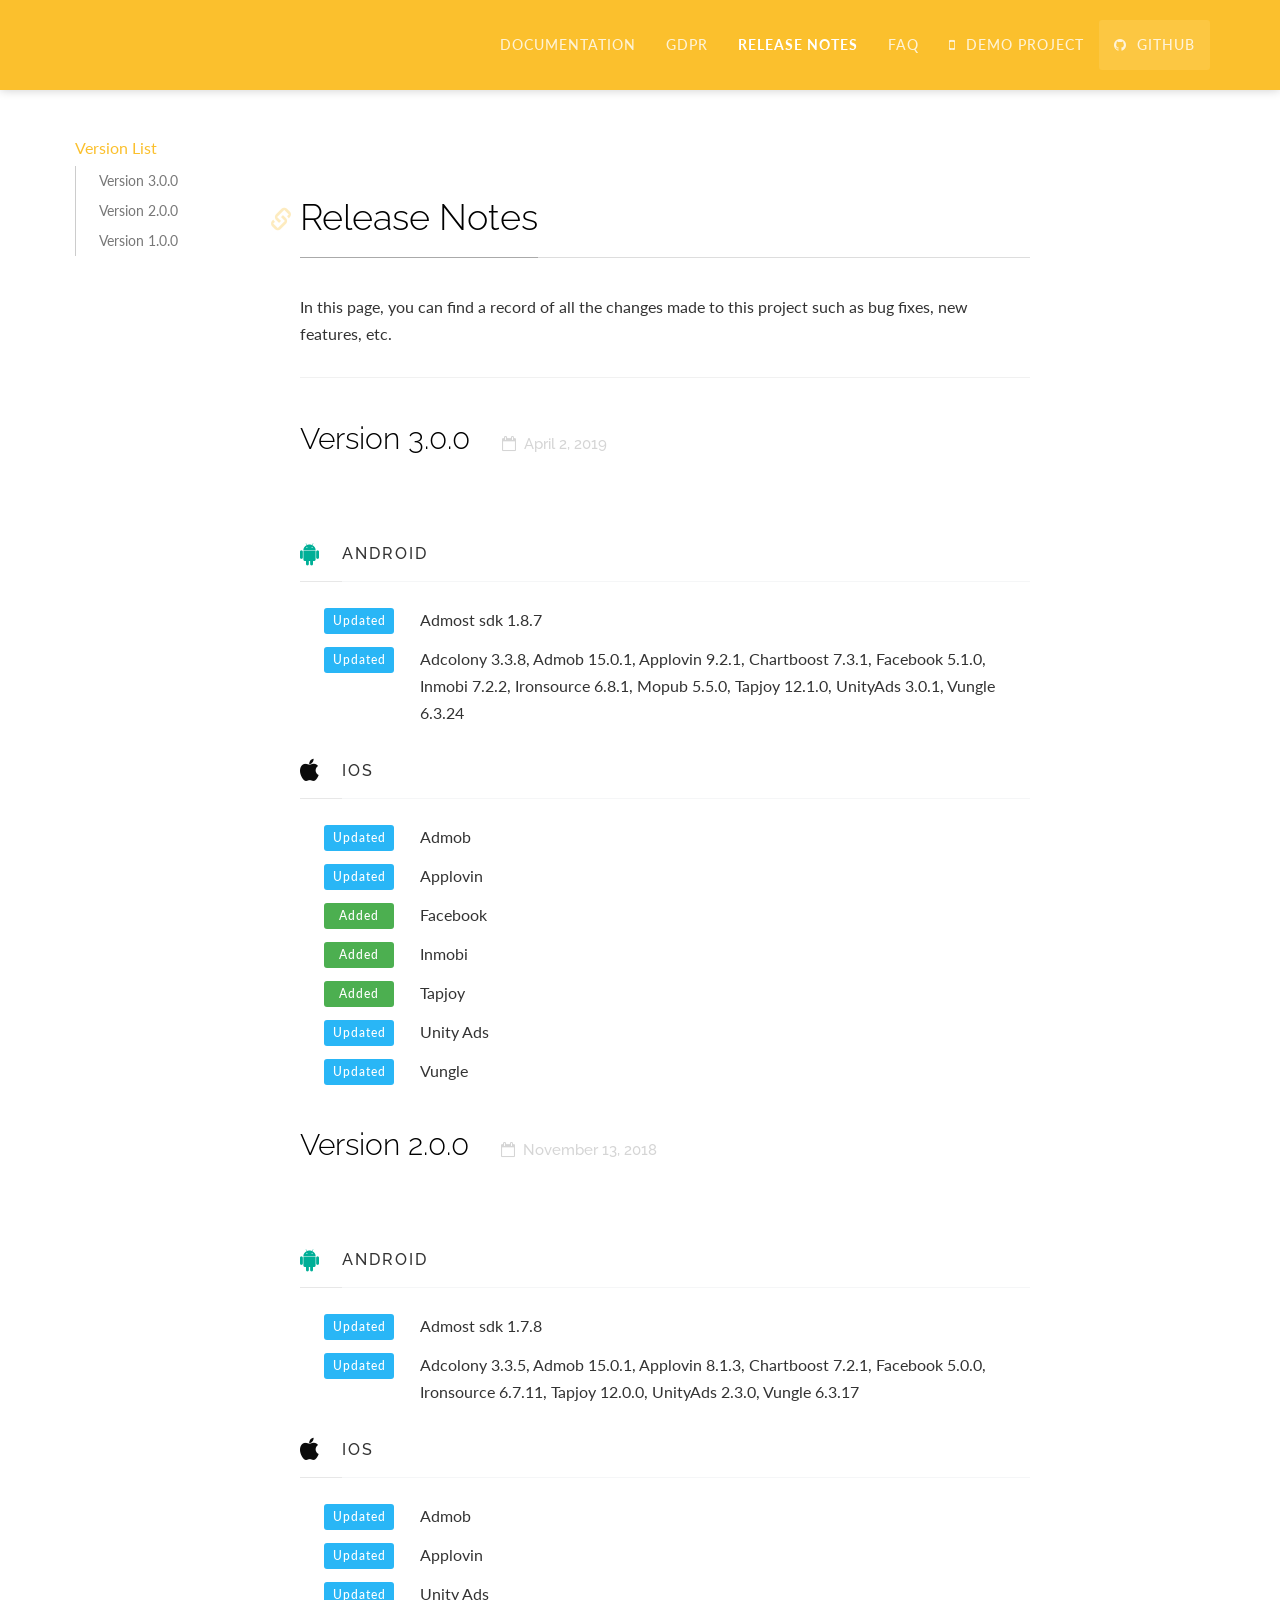
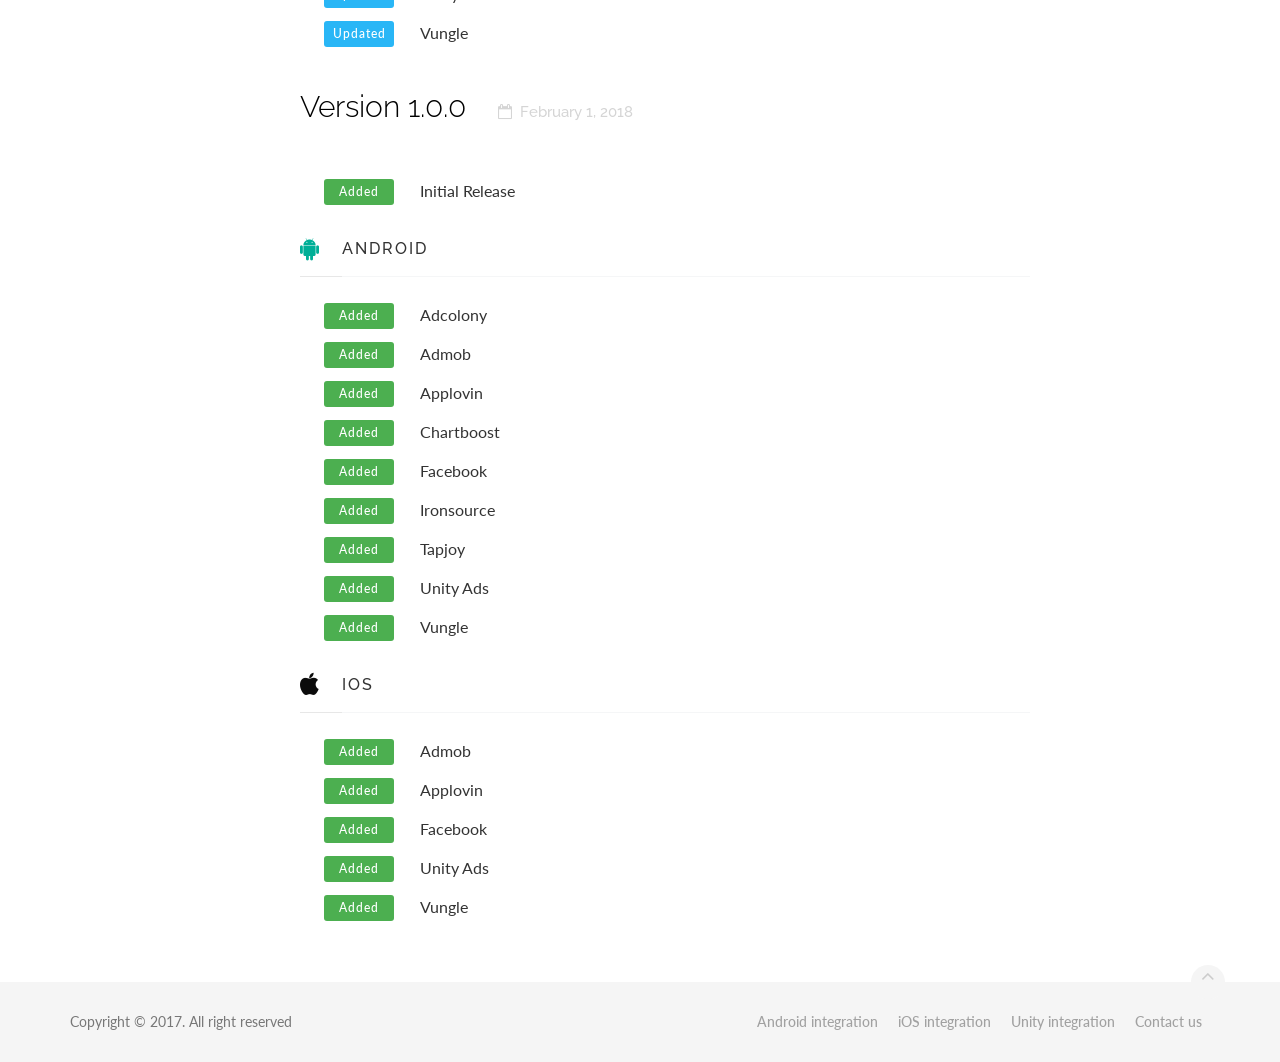
==== docs/release-notes.html @ d9f1ffeb "Docs updated." ====
<!DOCTYPE html>
<html lang="en">
<head>
    <meta charset="utf-8">
    <meta http-equiv="X-UA-Compatible" content="IE=edge">
    <meta name="viewport" content="width=device-width, initial-scale=1">
    <meta name="description" content="">
    <meta name="keywords" content="">

    <title>AMR - Air Release Notes</title>

    <!-- Styles -->
    <link href="assets/css/theDocs.all.min.css" rel="stylesheet">
    <link href="assets/css/custom.css" rel="stylesheet">
    <link href="assets/css/skin/skin-yellow.css" rel="stylesheet">

    <!-- Fonts -->
    <link href='https://fonts.googleapis.com/css?family=Raleway:100,300,400,500%7CLato:300,400' rel='stylesheet'
          type='text/css'>

    <!-- Scripts -->
    <script src="https://ajax.googleapis.com/ajax/libs/jquery/1.12.4/jquery.min.js"></script>

    <!-- Favicons -->
    <link rel="icon" href="https://dashboard.admost.com/Assets/img/admostfavicon.png">
</head>
<body data-spy="scroll" data-target=".sidebar" data-offset="200">

<header class="site-header navbar-transparent sticky">

    <!-- Top navbar & branding -->
    <nav class="navbar navbar-default">
        <div class="container">

            <!-- Toggle buttons and brand -->
            <div class="navbar-header">
                <button type="button" class="navbar-toggle" data-toggle="collapse" data-target="#navbar"
                        aria-expanded="true" aria-controls="navbar">
                    <span class="glyphicon glyphicon-option-vertical"></span>
                </button>

                <button type="button" class="navbar-toggle for-sidebar" data-toggle="offcanvas">
                    <span class="icon-bar"></span>
                    <span class="icon-bar"></span>
                    <span class="icon-bar"></span>
                </button>
                <a class="navbar-brand" href="http://admost.github.io"><img src="assets/img/logo-white.svg?v=1" alt="logo"></a>

            </div>
            <!-- END Toggle buttons and brand -->

            <!-- Top navbar -->
            <div id="navbar" class="navbar-collapse collapse" aria-expanded="true" role="banner">
                <ul class="nav navbar-nav navbar-right">
                    <li><a href="index.html">Documentation</a></li>
                    <li><a href="gdpr.html">GDPR</a></li>
                    <li class="active"><a href="release-notes.html">Release Notes</a></li>
                    <li><a href="faq.html">FAQ</a></li>
                    <li>
                        <a target="_blank" href="https://github.com/admost/amrair/tree/master/AMRAirDemo">
                            <i class="fa fa-mobile-phone"></i>&nbsp;&nbsp;Demo Project
                        </a>
                    </li>
                    <li class="hero">
                        <a target="_blank" href="https://github.com/admost/amrair">
                            <i class="fa fa-github"></i>&nbsp;&nbsp;Github
                        </a>
                    </li>
                </ul>
            </div>
            <!-- END Top navbar -->
        </div>
    </nav>
    <!-- END Top navbar & branding -->
</header>


<main class="container">
    <div class="row">

        <!-- Sidebar -->
        <aside class="col-sm-2 sidebar">
            <ul class="nav sidenav dropable sticky">
                <li><a href="#release-notes">Version List</a>
                    <ul>
                        <li><a href="#v.3.0.0"> Version 3.0.0</a></li>
                        <li><a href="#v.2.0.0"> Version 2.0.0</a></li>
                        <li><a href="#v.1.0.0"> Version 1.0.0</a></li>
                    </ul>
                </li>
            </ul>

        </aside>
        <!-- END Sidebar -->

        <!-- Main content -->
        <article class="col-sm-8 main-content" role="main">
            <h2 id="release-notes">Release Notes</h2>
            <header>
                <p>In this page, you can find a record of all the changes made to this project such as bug fixes,
                    new features, etc.</p>
            </header>
            <section id="versions">
                    <h3 id="v.3.0.0">Version 3.0.0
                            <small class="release-date">April 2, 2019</small>
                        </h3>
                        <br>
						<section id="changelog-android-3.0.0">
							<div class="promo left small-icon">
								<i class="fa fa-android" style="color: #00af97"></i>
								<h3>Android</h3>
							</div>
							<ul class="changelog">
								<li class="ch-updated">Admost sdk 1.8.7</li>
								<li class="ch-updated">Adcolony 3.3.8, Admob 15.0.1, Applovin 9.2.1, Chartboost 7.3.1, Facebook 5.1.0, Inmobi 7.2.2, Ironsource 6.8.1, Mopub 5.5.0, Tapjoy 12.1.0, UnityAds 3.0.1, Vungle 6.3.24</li>
							</ul>
						</section>
                        
                        <section id="changelog-ios-3.0.0">
                            <div class="promo left small-icon">
                                <i class="fa fa-apple" style="color: #0b0b0b"></i>
                                <h3>iOS</h3>
                            </div>
                            <ul class="changelog">
                                <li class="ch-updated">Admob</li>
                                <li class="ch-updated">Applovin</li>
                                <li class="ch-added">Facebook</li>
                                <li class="ch-added">Inmobi</li>
                                <li class="ch-added">Tapjoy</li>
                                <li class="ch-updated">Unity Ads</li>
                                <li class="ch-updated">Vungle</li>
                            </ul>
                        </section>

                <h3 id="v.2.0.0">Version 2.0.0
                    <small class="release-date">November 13, 2018</small>
                </h3>
                <br>
				
				<section id="changelog-android-2.0.0">
                    <div class="promo left small-icon">
                        <i class="fa fa-android" style="color: #00af97"></i>
                        <h3>Android</h3>
                    </div>
                    <ul class="changelog">
                        <li class="ch-updated">Admost sdk 1.7.8</li>
						<li class="ch-updated">Adcolony 3.3.5, Admob 15.0.1, Applovin 8.1.3, Chartboost 7.2.1, Facebook 5.0.0, Ironsource 6.7.11, Tapjoy 12.0.0, UnityAds 2.3.0, Vungle 6.3.17</li>
                    </ul>
                </section>

                <section id="changelog-ios-2.0.0">
                    <div class="promo left small-icon">
                        <i class="fa fa-apple" style="color: #0b0b0b"></i>
                        <h3>iOS</h3>
                    </div>
                    <ul class="changelog">
                        <li class="ch-updated">Admob</li>
                        <li class="ch-updated">Applovin</li>
                        <li class="ch-updated">Unity Ads</li>
                        <li class="ch-updated">Vungle</li>
                    </ul>
                </section>

                <h3 id="v.1.0.0">Version 1.0.0
                    <small class="release-date">February 1, 2018</small>
                </h3>
                <br>

                <section id="changelog-core-1.0.0">
                    <ul class="changelog">
                        <li class="ch-added">Initial Release</li>
                    </ul>
                </section>


                <section id="changelog-android-1.0.0">
                    <div class="promo left small-icon">
                        <i class="fa fa-android" style="color: #00af97"></i>
                        <h3>Android</h3>
                    </div>
                    <ul class="changelog">
                        <li class="ch-added">Adcolony</li>
                        <li class="ch-added">Admob</li>
                        <li class="ch-added">Applovin</li>
                        <li class="ch-added">Chartboost</li>
                        <li class="ch-added">Facebook</li>
                        <li class="ch-added">Ironsource</li>
                        <li class="ch-added">Tapjoy</li>
                        <li class="ch-added">Unity Ads</li>
                        <li class="ch-added">Vungle</li>
                    </ul>
                </section>

                <section id="changelog-ios-1.0.0">
                    <div class="promo left small-icon">
                        <i class="fa fa-apple" style="color: #0b0b0b"></i>
                        <h3>iOS</h3>
                    </div>
                    <ul class="changelog">
                        <li class="ch-added">Admob</li>
                        <li class="ch-added">Applovin</li>
                        <li class="ch-added">Facebook</li>
                        <li class="ch-added">Unity Ads</li>
                        <li class="ch-added">Vungle</li>
                    </ul>
                </section>

            </section>

        </article>

       <!-- Sidebar -->
        <aside class="col-sm-2 sidebar">
		
            <ul class="nav sidenav dropable sticky right-side" style="width:245px;">

			<div class="panel panel-default" id="myPanel" style="display:none">
				<div class="panel-body">
					<table class="table table-striped table-changelog" id="selectedTable">
						<tbody>
			
						</tbody>				  
					</table>				
				</div>
				
				<div class="panel-footer" style="position:relative; height:50px; ">
					<td> <button type="button" id="downloadButton" onclick="downloadPackage();" class="btn btn-info" style="background-color:#2AC3AC; position:absolute; left:10px; bottom:10px; ">Download &nbsp; <span class = "fa fa-download";></span></button> </td>
						
					<td> <button type="button" id="downloadButton2" onclick="closeList();" class="btn btn-warning" style="position:absolute; right:10px; bottom:10px;">Clear</button>	</td>
				  
				</div>			
			</div>	
            </ul>

        </aside>
        <!-- END Main content -->
    </div>
</main>

<!-- Footer -->
<footer class="site-footer">
    <div class="container">
        <a id="scroll-up" href="#"><i class="fa fa-angle-up"></i></a>

        <div class="row">
            <div class="col-md-6 col-sm-6">
                <p>Copyright &copy; 2017. All right reserved</p>
            </div>
            <div class="col-md-6 col-sm-6">
                <ul class="footer-menu">
                    <li><a href="http://admost.github.io/amrandroid">Android integration</a></li>
                    <li><a href="http://admost.github.io/amrios">iOS integration</a></li>
                    <li><a href="http://admost.github.io/amrunity">Unity integration</a></li>
                    <li><a href="mailto:amr@admost.com">Contact us</a></li>
                </ul>
            </div>
        </div>
    </div>
</footer>
<!-- END Footer -->

<!-- Scripts -->
<!-- Placed at the end of the document so the pages load faster -->
<script>
    window.jQuery || document.write('<script src="assets/js/vendor/jquery.min.js"><\/script>')
</script>
<script>function copyToClipboard(element) {
    var $temp = $("<input>");
    $("body").append($temp);
    $temp.val($(element).text()).select();
    document.execCommand("copy");
    $temp.remove();
}
</script>

<script src="adnetworks.js" type="text/javascript"></script>
<script src="assets/js/theDocs.all.min.js"></script>
<script src="assets/js/custom.js"></script>

</body>
</html>
---- docs/assets/css/custom.css ----
/**
 * Icon list
 */

/* Glyphicons */
.glyphicons-list {
  list-style: none;
  padding: 0;
}

.glyphicons-list li {
  display: inline-block;
  float: left;
  width: 12.5%;
  height: 115px;
  background-color: #f8f8f8;
  border: 1px solid #fff;
  padding: 10px;
  transition: .3s ease;
}

.glyphicons-list li:hover {
  background-color: #eee;
}

.glyphicons-list .glyphicon {
  display: block;
  text-align: center;
  font-size: 25px;
  color: #222;
}

.glyphicons-list .glyphicon-class {
  display: block;
  text-align: center;
  margin-top: 10px;
  line-height: 16px;
  font-size: 13px;
}

/* Font Awesome */
.fa-page-header {
  font-size: 20px;
  padding-bottom: 15px;
  border-bottom: 1px solid #f1f1f1;
}

.fontawesome-icon-list .fa-hover {
  margin-bottom: 5px;
  transition: .3s ease;
}

.fontawesome-icon-list .fa-hover:hover {
  background-color: #f8f8f8;
}

.fontawesome-icon-list .fa-hover .fa {
  width: 25px;
  color: #222;
}


@media (max-width: 767px) {
  .glyphicons-list li {
    width: 25%;
  }
}


/**
 * Prism supported languages
 */
.prism-languages {
  list-style: none;
  padding: 0;
  margin: 20px 0;
}

.prism-languages li {
  width: 33.3333%;
  float: left;
}

.prism-languages li code {
  margin-left: 8px;
}

@media (max-width: 991px) {

  .prism-languages li {
    width: 50%;
  }

}


/**
 * Code window spacer
 */
.window-content .btn {
  margin-bottom: 6px;
}
---- docs/assets/css/skin/skin-yellow.css ----
.navbar-default.navbar-light li > a:focus,
.navbar-default.navbar-light li > a:hover,
.navbar-default.navbar-light .active > a,
.navbar-default.navbar-light .active > a:focus,
.navbar-default.navbar-light .active > a:hover,
.navbar-default.navbar-light .open > a:focus,
.navbar-default.navbar-light .open > a:hover,
.navbar-default.navbar-light .open > a,
.sidenav a.active,
.sidenav a:hover,
.sidenav > li > a.active,
.sidenav > li > a:hover,
.sidenav li.active > a,
.sidebar-boxed .sidenav > li > a:hover,
.sidebar-boxed .sidenav > li > a.open,
a,
a:focus,
a:hover,
h1 a:before,
h2 a:before,
h3 a:before,
.toc a:hover,
.toc a:active,
.tabs-text .nav-tabs > li.active a,
.tabs-btn .nav-tabs li.active a,
.code-tabs .languages .btn.active,
.code-tabs .languages .btn:active,
.promo > .fa,
.promo > .glyphicon,
.pagination > li > a:focus,
.pagination > li > a:hover,
.pagination > li > span:focus,
.pagination > li > span:hover,
.pager li > a:hover {
  color: #fbc02d;
}

.site-header .navbar,
.sidenav > li > ul li.active a:before,
.sidenav > li > ul a.active:before,
.sidebar-line .sidenav li.active > a:before,
.sidebar-line .sidenav a.active:before,
.carousel.indicators-out .carousel-indicators .active,
.pagination > .active > a,
.pagination > .active > a:focus,
.pagination > .active > a:hover,
.pagination > .active > span,
.pagination > .active > span:focus,
.pagination > .active > span:hover {
  background-color: #fbc02d;
}

.carousel.indicators-out .carousel-indicators li {
  border-color: #fbc02d;
}

.tabs-text .nav-tabs > li.active {
  border-bottom-color: #fbc02d;
}

.grid-view li {
  border-top-color: #fbc02d;
}

@media screen and (max-width: 767px) {
  .navbar {
    background-color: #fbc02d !important;
  }
}

/*# sourceMappingURL=skin-yellow.css.map */
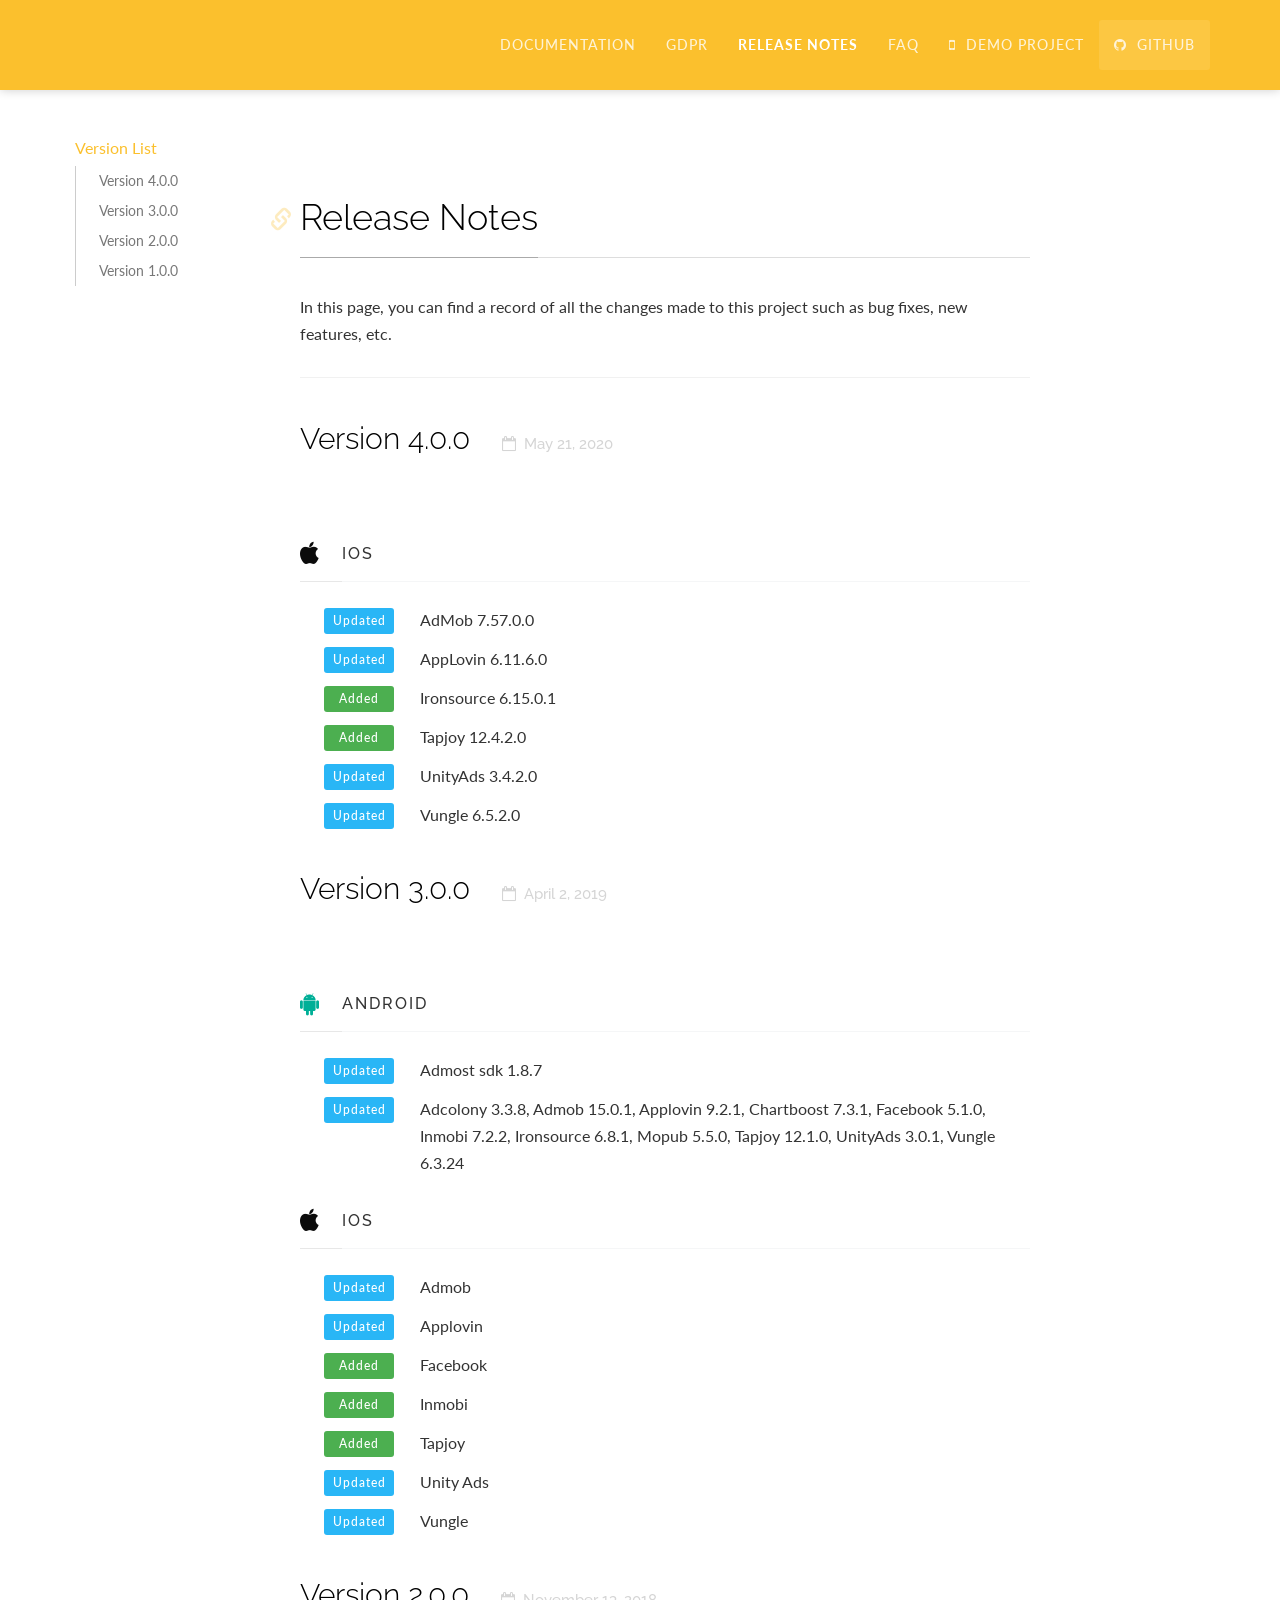
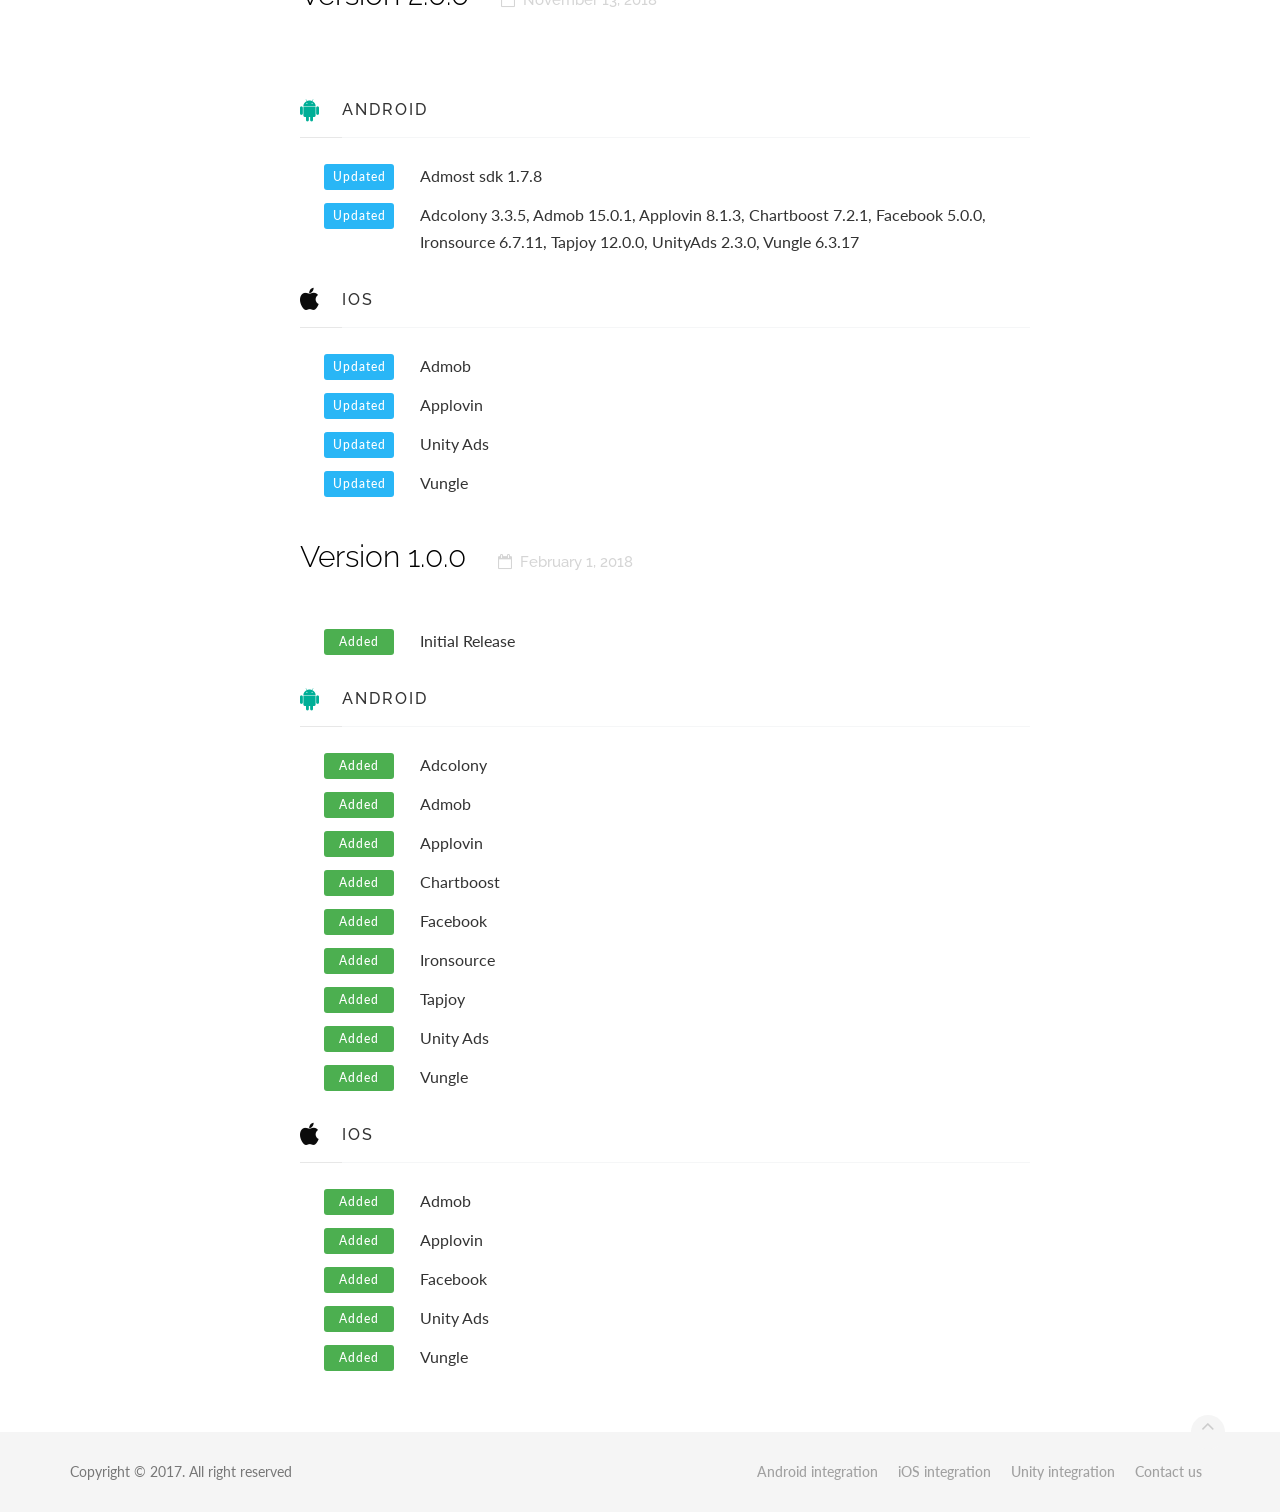
==== commit dbfa3344: "4.0.0 released." ====
--- a/docs/release-notes.html
+++ b/docs/release-notes.html
@@ -83,6 +83,7 @@
             <ul class="nav sidenav dropable sticky">
                 <li><a href="#release-notes">Version List</a>
                     <ul>
+                        <li><a href="#v.4.0.0"> Version 4.0.0</a></li>
                         <li><a href="#v.3.0.0"> Version 3.0.0</a></li>
                         <li><a href="#v.2.0.0"> Version 2.0.0</a></li>
                         <li><a href="#v.1.0.0"> Version 1.0.0</a></li>
@@ -101,6 +102,26 @@
                     new features, etc.</p>
             </header>
             <section id="versions">
+                <h3 id="v.4.0.0">Version 4.0.0
+                    <small class="release-date">May 21, 2020</small>
+                </h3>
+                <br>
+                
+                <section id="changelog-ios-4.0.0">
+                    <div class="promo left small-icon">
+                        <i class="fa fa-apple" style="color: #0b0b0b"></i>
+                        <h3>iOS</h3>
+                    </div>
+                    <ul class="changelog">
+                        <li class="ch-updated">AdMob 7.57.0.0</li>
+                        <li class="ch-updated">AppLovin 6.11.6.0</li>
+                        <li class="ch-added">Ironsource 6.15.0.1</li>
+                        <li class="ch-added">Tapjoy 12.4.2.0</li>
+                        <li class="ch-updated">UnityAds 3.4.2.0</li>
+                        <li class="ch-updated">Vungle 6.5.2.0</li>
+                    </ul>
+                </section>
+
                     <h3 id="v.3.0.0">Version 3.0.0
                             <small class="release-date">April 2, 2019</small>
                         </h3>
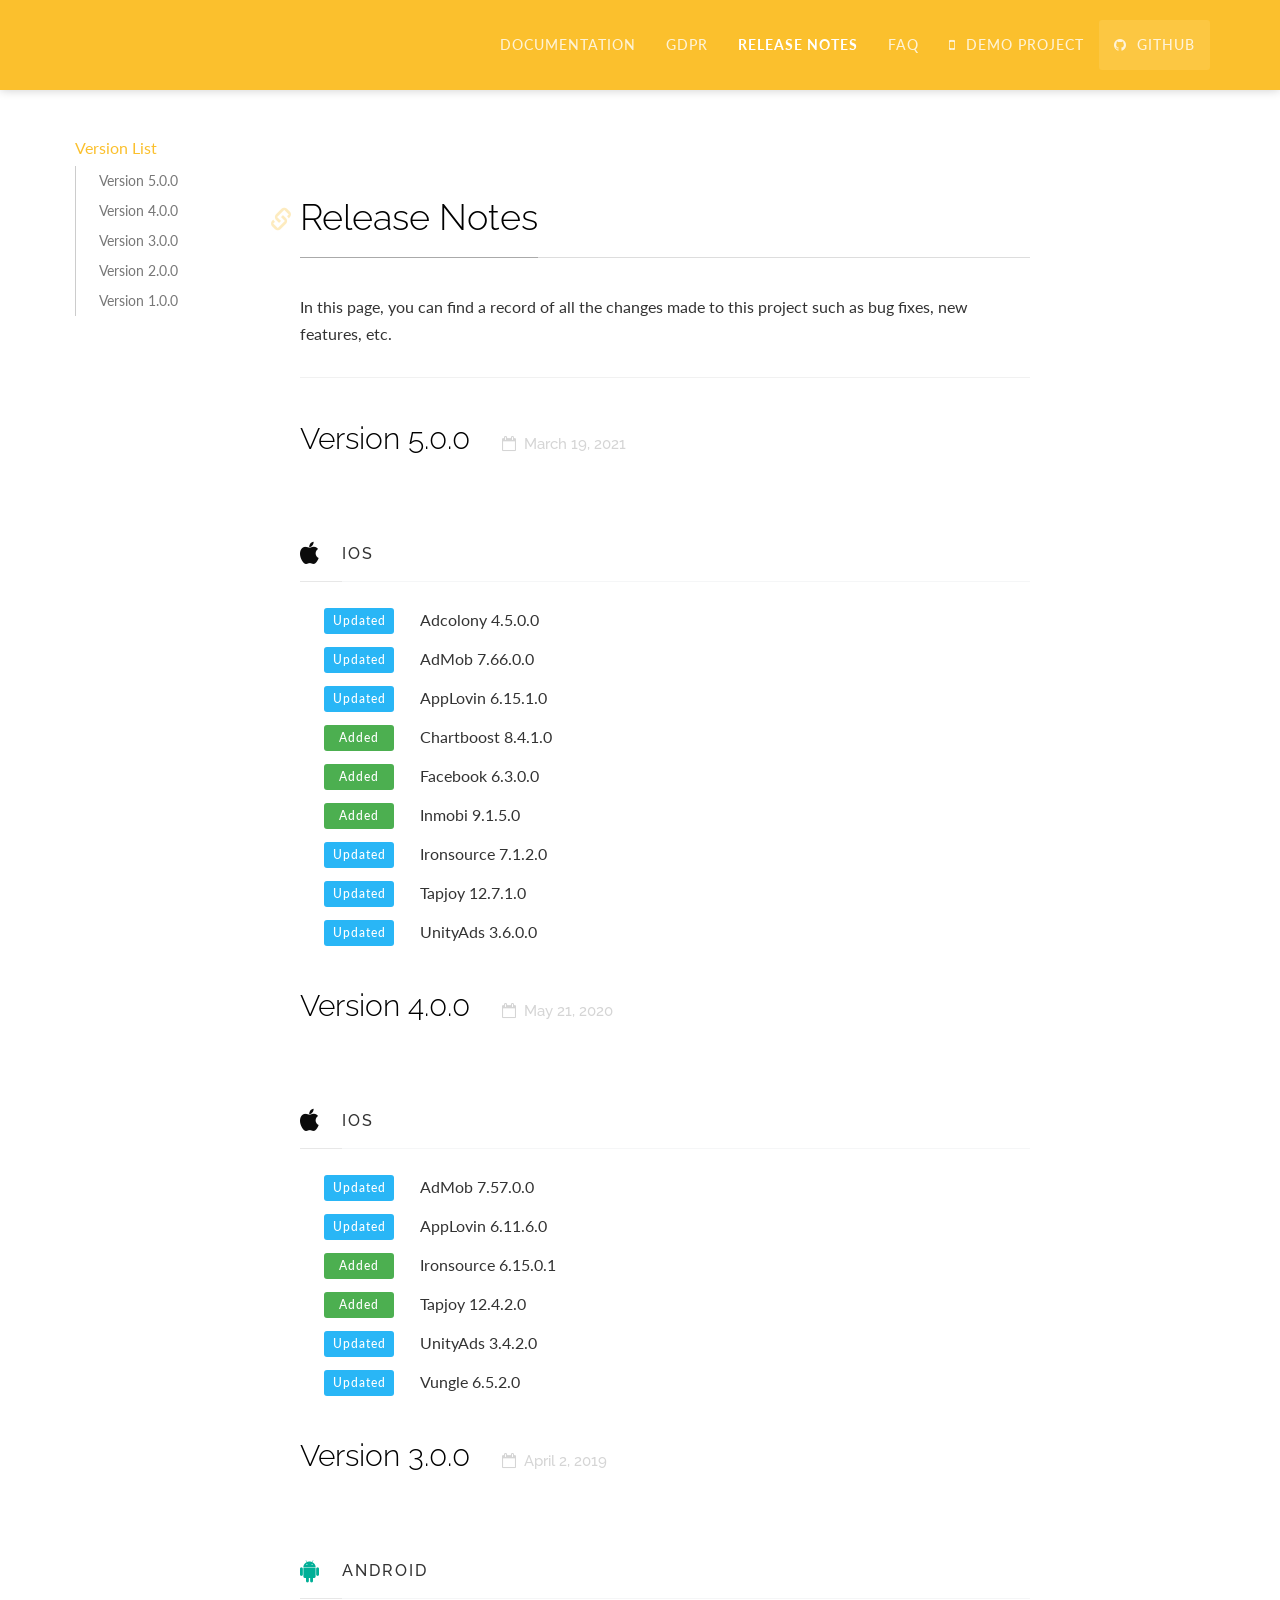
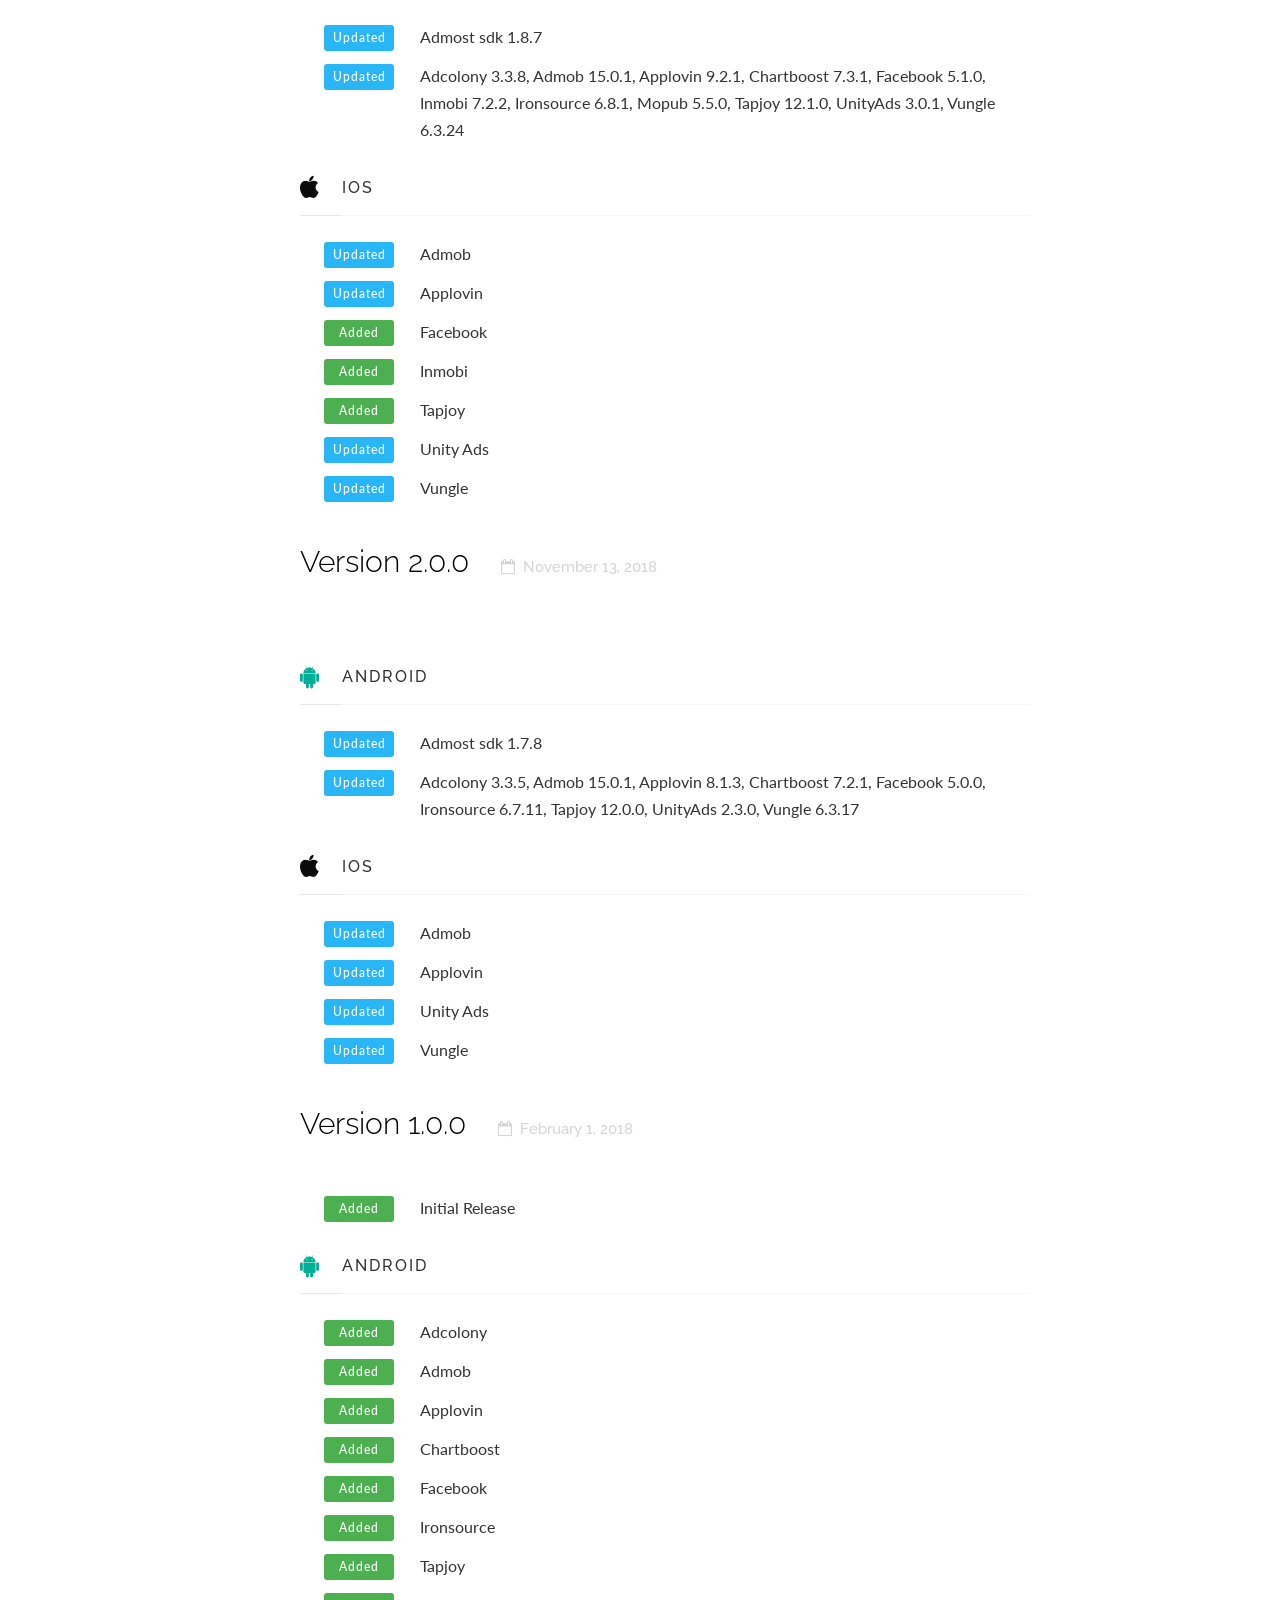
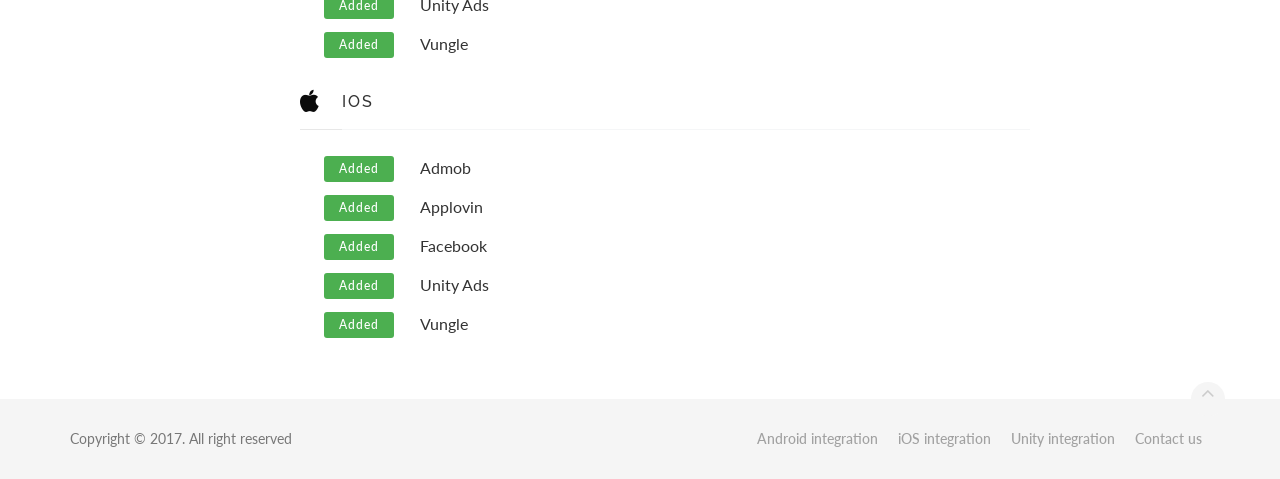
==== commit d6b3b879: "AMR Update 1.4.60" ====
--- a/docs/release-notes.html
+++ b/docs/release-notes.html
@@ -83,6 +83,7 @@
             <ul class="nav sidenav dropable sticky">
                 <li><a href="#release-notes">Version List</a>
                     <ul>
+                        <li><a href="#v.5.0.0"> Version 5.0.0</a></li>
                         <li><a href="#v.4.0.0"> Version 4.0.0</a></li>
                         <li><a href="#v.3.0.0"> Version 3.0.0</a></li>
                         <li><a href="#v.2.0.0"> Version 2.0.0</a></li>
@@ -102,6 +103,29 @@
                     new features, etc.</p>
             </header>
             <section id="versions">
+                <h3 id="v.5.0.0">Version 5.0.0
+                    <small class="release-date">March 19, 2021</small>
+                </h3>
+                <br>
+                
+                <section id="changelog-ios-5.0.0">
+                    <div class="promo left small-icon">
+                        <i class="fa fa-apple" style="color: #0b0b0b"></i>
+                        <h3>iOS</h3>
+                    </div>
+                    <ul class="changelog">
+                        <li class="ch-updated">Adcolony 4.5.0.0</li>
+                        <li class="ch-updated">AdMob 7.66.0.0</li>
+                        <li class="ch-updated">AppLovin 6.15.1.0</li>
+                        <li class="ch-added">Chartboost 8.4.1.0</li>
+                        <li class="ch-added">Facebook 6.3.0.0</li>
+                        <li class="ch-added">Inmobi 9.1.5.0</li>
+                        <li class="ch-updated">Ironsource 7.1.2.0</li>
+                        <li class="ch-updated">Tapjoy 12.7.1.0</li>
+                        <li class="ch-updated">UnityAds 3.6.0.0</li>
+                    </ul>
+                </section>
+
                 <h3 id="v.4.0.0">Version 4.0.0
                     <small class="release-date">May 21, 2020</small>
                 </h3>
